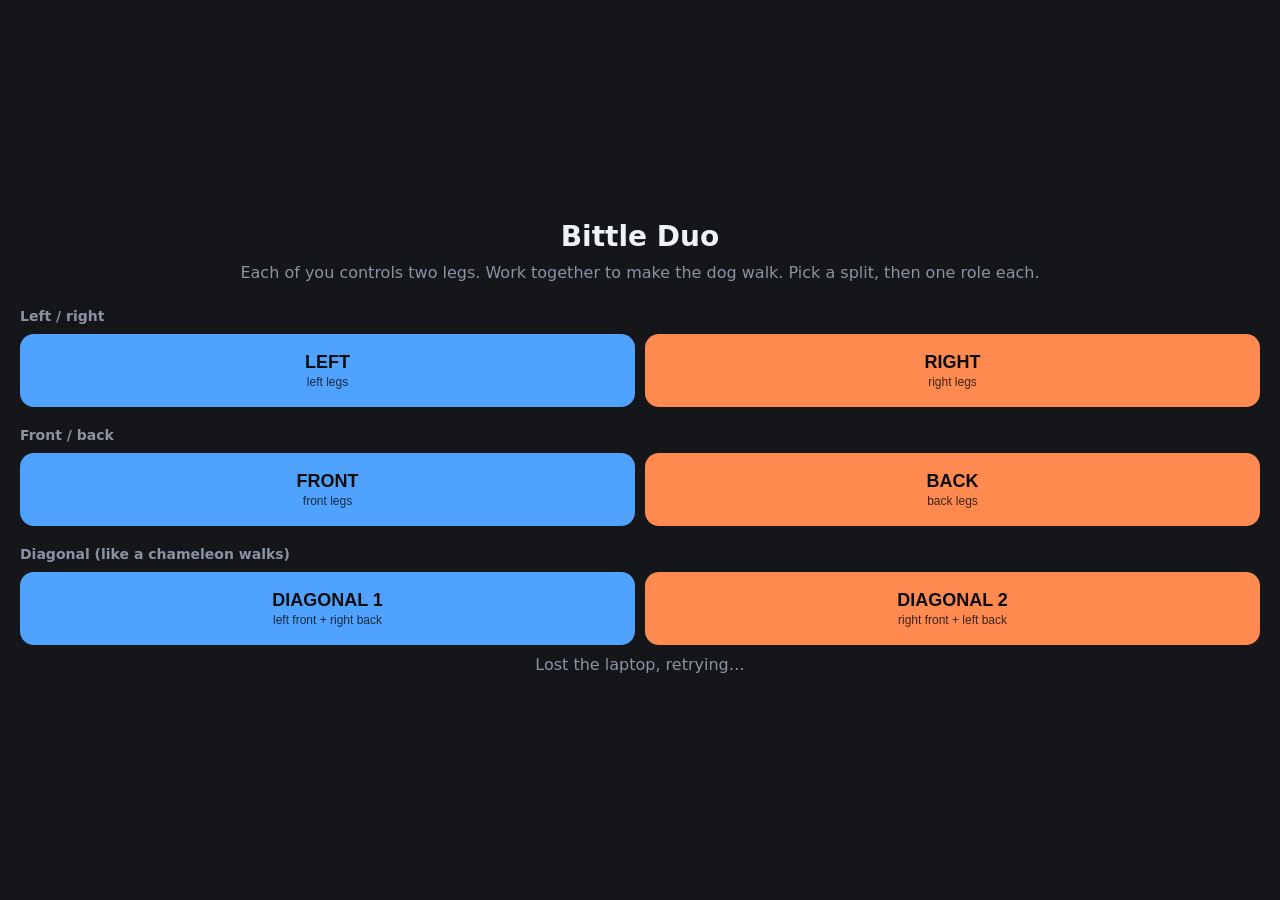
==== software/two-player-controller/static/index.html @ 03228023 "eerste test besturing van hond, server met connectie naar telefoons" ====
<!doctype html>
<html lang="en">
<head>
<meta charset="utf-8">
<meta name="viewport" content="width=device-width, initial-scale=1, maximum-scale=1, user-scalable=no">
<title>Bittle Duo</title>
<style>
  :root { --bg:#14161a; --panel:#1f232a; --text:#eef1f5; --muted:#8a93a3; --left:#4fa3ff; --right:#ff8a4f; --up:#7cf29c; }
  * { box-sizing:border-box; -webkit-user-select:none; user-select:none; }
  html, body { margin:0; height:100%; background:var(--bg); color:var(--text);
    font-family:system-ui, -apple-system, "Segoe UI", sans-serif; overscroll-behavior:none; }
  body { display:flex; flex-direction:column; }
  .hidden { display:none !important; }

  #pick { flex:1; display:flex; flex-direction:column; justify-content:center; gap:10px; padding:20px; }
  #pick h1 { margin:0; font-size:28px; text-align:center; }
  #pick p { margin:0 0 6px; color:var(--muted); text-align:center; }
  #pick h2 { margin:10px 0 0; font-size:14px; color:var(--muted); font-weight:600; }
  #pick .pair { display:flex; gap:10px; }
  #pick button { flex:1; font-size:18px; padding:18px 8px; border:0; border-radius:14px; color:#0b0d10; font-weight:700; }
  #pick button small { display:block; font-size:12px; font-weight:500; opacity:.8; margin-top:2px; }
  #pick button.a { background:var(--left); } #pick button.b { background:var(--right); }

  header { display:flex; align-items:center; gap:12px; padding:10px 14px; background:var(--panel); }
  header .who { font-weight:700; }
  header .info { color:var(--muted); font-size:13px; flex:1; }
  header button { background:#333a45; color:var(--text); border:0; border-radius:8px; padding:8px 12px; font-size:14px; }

  #dog { display:block; margin:8px auto 0; }
  .help { color:var(--muted); font-size:13px; text-align:center; margin:4px 12px 8px; }

  #pads { flex:1; display:flex; gap:10px; padding:0 10px 10px; min-height:0; }
  .pad { flex:1; position:relative; border-radius:18px; background:var(--panel);
    touch-action:none; overflow:hidden; border:2px solid transparent; }
  .pad.active { border-color:var(--side); }
  .pad .label { position:absolute; top:10px; left:0; right:0; text-align:center; font-weight:700; }
  .pad .hint { position:absolute; left:0; right:0; text-align:center; color:var(--muted); font-size:12px; }
  .pad .fwd { top:34px; } .pad .back { bottom:10px; }
  .pad .track { position:absolute; left:50%; top:56px; bottom:34px; width:4px; margin-left:-2px; background:#333a45; border-radius:2px; }
  .pad .foot { position:absolute; left:50%; width:56px; height:56px; margin:-28px 0 0 -28px;
    border-radius:50%; background:var(--side); transition:transform .05s; }
  .pad .foot.lifted { background:var(--up); box-shadow:0 0 0 8px rgba(124,242,156,.25); }
</style>
</head>
<body>

<section id="pick">
  <h1>Bittle Duo</h1>
  <p>Each of you controls two legs. Work together to make the dog walk. Pick a split, then one role each.</p>
  <h2>Left / right</h2>
  <div class="pair"><button class="a" data-role="left">LEFT<small>left legs</small></button>
    <button class="b" data-role="right">RIGHT<small>right legs</small></button></div>
  <h2>Front / back</h2>
  <div class="pair"><button class="a" data-role="front">FRONT<small>front legs</small></button>
    <button class="b" data-role="back">BACK<small>back legs</small></button></div>
  <h2>Diagonal (like a chameleon walks)</h2>
  <div class="pair"><button class="a" data-role="diag1">DIAGONAL 1<small>left front + right back</small></button>
    <button class="b" data-role="diag2">DIAGONAL 2<small>right front + left back</small></button></div>
  <p id="conn">Connecting…</p>
</section>

<section id="play" class="hidden" style="flex:1;display:flex;flex-direction:column;min-height:0">
  <header>
    <span class="who" id="who"></span>
    <span class="info" id="info"></span>
    <button id="reset">Reset legs</button>
    <button id="switch">Switch</button>
  </header>
  <svg id="dog" width="190" height="150" viewBox="0 0 150 120" aria-label="Dog seen from above"></svg>
  <div class="help">Hold a pad and slide <b>sideways</b> to lift the foot, <b>up/down</b> to swing it. Let go to put it down.</div>
  <div id="pads">
    <div class="pad" data-slot="0"><div class="label"></div><div class="hint fwd">▲ forward</div>
      <div class="track"></div><div class="foot"></div><div class="hint back">▼ back</div></div>
    <div class="pad" data-slot="1"><div class="label"></div><div class="hint fwd">▲ forward</div>
      <div class="track"></div><div class="foot"></div><div class="hint back">▼ back</div></div>
  </div>
</section>

<script>
const ROLES = {
  left:  { name:'LEFT legs',   legs:['FL','BL'], partner:'right', color:'a' },
  right: { name:'RIGHT legs',  legs:['FR','BR'], partner:'left',  color:'b' },
  front: { name:'FRONT legs',  legs:['FL','FR'], partner:'back',  color:'a' },
  back:  { name:'BACK legs',   legs:['BL','BR'], partner:'front', color:'b' },
  diag1: { name:'DIAGONAL 1',  legs:['FL','BR'], partner:'diag2', color:'a' },
  diag2: { name:'DIAGONAL 2',  legs:['FR','BL'], partner:'diag1', color:'b' },
};
const LEG_NAMES = { FL:'Left front', FR:'Right front', BL:'Left back', BR:'Right back' };
const legs = { FL:{swing:0,lift:0}, FR:{swing:0,lift:0}, BL:{swing:0,lift:0}, BR:{swing:0,lift:0} };
let role = null, ws = null, players = {};
const dragging = {}, dirty = new Set();
const mine = name => role && ROLES[role].legs.includes(name);

function connect() {
  ws = new WebSocket(`ws://${location.host}/ws`);
  ws.onopen = () => { document.getElementById('conn').textContent = 'Connected to the laptop.';
                      if (role) ws.send(JSON.stringify({type:'join', role})); };
  ws.onclose = () => { document.getElementById('conn').textContent = 'Lost the laptop, retrying…';
                       document.getElementById('info').textContent = 'Reconnecting…';
                       setTimeout(connect, 1000); };
  ws.onmessage = (e) => {
    const msg = JSON.parse(e.data);
    if (msg.type !== 'status') return;
    players = msg.players;
    for (const name in msg.legs) if (!mine(name) || !dragging[name]) legs[name] = msg.legs[name];
    render();
  };
}
connect();

function join(r) {
  role = r;
  const R = ROLES[r];
  document.documentElement.style.setProperty('--side', R.color === 'a' ? 'var(--left)' : 'var(--right)');
  document.getElementById('who').textContent = R.name;
  document.querySelectorAll('.pad').forEach(pad => pad.querySelector('.label').textContent = LEG_NAMES[R.legs[pad.dataset.slot]] + ' leg');
  document.getElementById('pick').classList.add('hidden');
  document.getElementById('play').classList.remove('hidden');
  if (ws && ws.readyState === 1) ws.send(JSON.stringify({type:'join', role}));
  render();
}
document.querySelectorAll('#pick button[data-role]').forEach(b => b.onclick = () => join(b.dataset.role));
document.getElementById('switch').onclick = () => {
  document.getElementById('play').classList.add('hidden');
  document.getElementById('pick').classList.remove('hidden');
};
document.getElementById('reset').onclick = () => { if (ws && ws.readyState === 1) ws.send(JSON.stringify({type:'reset'})); };

// --- pads: relative drag, so touching a pad never makes the leg jump ---
document.querySelectorAll('.pad').forEach(pad => {
  let start = null;
  const name = () => ROLES[role].legs[pad.dataset.slot];
  pad.addEventListener('pointerdown', e => {
    if (!role) return;
    pad.setPointerCapture(e.pointerId);
    start = { x:e.clientX, y:e.clientY, swing:legs[name()].swing, leg:name() };
    dragging[start.leg] = true; pad.classList.add('active');
  });
  pad.addEventListener('pointermove', e => {
    if (!start) return;
    const r = pad.getBoundingClientRect();
    const leg = legs[start.leg];
    leg.swing = Math.max(-1, Math.min(1, start.swing + (start.y - e.clientY) / (r.height * 0.4)));
    leg.lift = Math.min(1, Math.abs(e.clientX - start.x) / (r.width * 0.35));
    dirty.add(start.leg); render();
  });
  const end = () => {
    if (!start) return;
    dragging[start.leg] = false; legs[start.leg].lift = 0; dirty.add(start.leg);
    start = null; pad.classList.remove('active'); render();
  };
  pad.addEventListener('pointerup', end);
  pad.addEventListener('pointercancel', end);
});

// send at most ~20 times a second
setInterval(() => {
  if (!ws || ws.readyState !== 1) return;
  for (const name of dirty) ws.send(JSON.stringify({type:'leg', leg:name, ...legs[name]}));
  dirty.clear();
}, 50);

function render() {
  if (!role) return;
  const partner = ROLES[role].partner;
  document.getElementById('info').textContent =
    players[partner] ? `${ROLES[partner].name} player is here` : `Waiting for ${ROLES[partner].name}…`;
  document.querySelectorAll('.pad').forEach(pad => {
    const leg = legs[ROLES[role].legs[pad.dataset.slot]];
    const foot = pad.querySelector('.foot');
    const top = 56, h = pad.clientHeight - 56 - 34;
    foot.style.top = (top + h * (1 - (leg.swing + 1) / 2)) + 'px';
    foot.style.transform = `scale(${1 + leg.lift * 0.35})`;
    foot.classList.toggle('lifted', leg.lift > 0.3);
  });
  drawDog();
}

function drawDog() {
  // top-down dog: head at the top, your legs in your colour, your partner's in theirs
  const spots = { FL:[35,35], FR:[115,35], BL:[35,90], BR:[115,90] };
  const myColor = ROLES[role].color === 'a' ? 'var(--left)' : 'var(--right)';
  const theirColor = ROLES[role].color === 'a' ? 'var(--right)' : 'var(--left)';
  let s = '<rect x="50" y="20" width="50" height="85" rx="18" fill="#333a45"/>' +
          '<circle cx="75" cy="12" r="11" fill="#333a45"/>';
  for (const name in spots) {
    const [x, y] = spots[name]; const leg = legs[name];
    const yy = y - leg.swing * 14;
    const col = leg.lift > 0.3 ? 'var(--up)' : (mine(name) ? myColor : theirColor);
    s += `<line x1="${name[1]==='L'?50:100}" y1="${y}" x2="${x}" y2="${yy}" stroke="#555d6b" stroke-width="4"/>` +
         `<circle cx="${x}" cy="${yy}" r="${(mine(name) ? 9 : 7) + leg.lift * 4}" fill="${col}"/>`;
  }
  document.getElementById('dog').innerHTML = s;
}
window.addEventListener('resize', render);
</script>
</body>
</html>
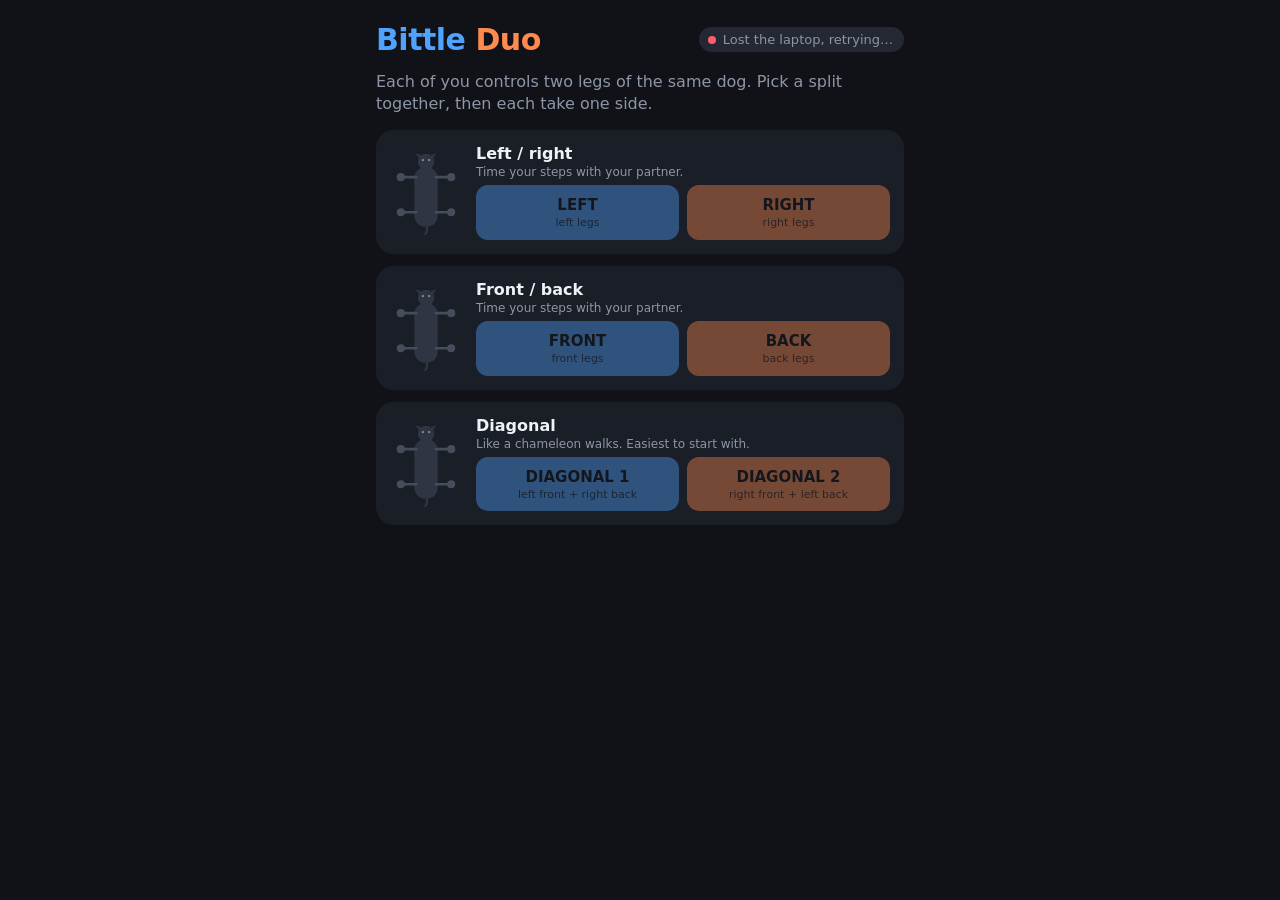
==== commit 236460f6: "Address review on PR 8: one phone page, --legs option, roles from server, test - The new phone page " ====
--- a/software/two-player-controller/static/index.html
+++ b/software/two-player-controller/static/index.html
@@ -2,139 +2,316 @@
 <html lang="en">
 <head>
 <meta charset="utf-8">
-<meta name="viewport" content="width=device-width, initial-scale=1, maximum-scale=1, user-scalable=no">
+<meta name="viewport" content="width=device-width, initial-scale=1, maximum-scale=1, user-scalable=no, viewport-fit=cover">
+<meta name="theme-color" content="#101217">
 <title>Bittle Duo</title>
 <style>
-  :root { --bg:#14161a; --panel:#1f232a; --text:#eef1f5; --muted:#8a93a3; --left:#4fa3ff; --right:#ff8a4f; --up:#7cf29c; }
-  * { box-sizing:border-box; -webkit-user-select:none; user-select:none; }
+  :root {
+    --bg:#101217; --panel:#1a1e26; --panel-2:#232833; --line:#2f3542;
+    --text:#eef1f5; --muted:#8d96a6;
+    --a:#4fa3ff; --b:#ff8a4f; --up:#7cf29c; --bad:#ff5c6c;
+    --side:var(--a); --other:var(--b);
+    --r:18px;
+  }
+  * { box-sizing:border-box; -webkit-user-select:none; user-select:none; -webkit-tap-highlight-color:transparent; }
   html, body { margin:0; height:100%; background:var(--bg); color:var(--text);
     font-family:system-ui, -apple-system, "Segoe UI", sans-serif; overscroll-behavior:none; }
-  body { display:flex; flex-direction:column; }
+  body { display:flex; flex-direction:column;
+    padding:env(safe-area-inset-top) env(safe-area-inset-right) env(safe-area-inset-bottom) env(safe-area-inset-left); }
+  button { font:inherit; color:inherit; cursor:pointer; }
   .hidden { display:none !important; }
 
-  #pick { flex:1; display:flex; flex-direction:column; justify-content:center; gap:10px; padding:20px; }
-  #pick h1 { margin:0; font-size:28px; text-align:center; }
-  #pick p { margin:0 0 6px; color:var(--muted); text-align:center; }
-  #pick h2 { margin:10px 0 0; font-size:14px; color:var(--muted); font-weight:600; }
-  #pick .pair { display:flex; gap:10px; }
-  #pick button { flex:1; font-size:18px; padding:18px 8px; border:0; border-radius:14px; color:#0b0d10; font-weight:700; }
-  #pick button small { display:block; font-size:12px; font-weight:500; opacity:.8; margin-top:2px; }
-  #pick button.a { background:var(--left); } #pick button.b { background:var(--right); }
-
-  header { display:flex; align-items:center; gap:12px; padding:10px 14px; background:var(--panel); }
-  header .who { font-weight:700; }
-  header .info { color:var(--muted); font-size:13px; flex:1; }
-  header button { background:#333a45; color:var(--text); border:0; border-radius:8px; padding:8px 12px; font-size:14px; }
-
-  #dog { display:block; margin:8px auto 0; }
-  .help { color:var(--muted); font-size:13px; text-align:center; margin:4px 12px 8px; }
-
-  #pads { flex:1; display:flex; gap:10px; padding:0 10px 10px; min-height:0; }
-  .pad { flex:1; position:relative; border-radius:18px; background:var(--panel);
-    touch-action:none; overflow:hidden; border:2px solid transparent; }
-  .pad.active { border-color:var(--side); }
-  .pad .label { position:absolute; top:10px; left:0; right:0; text-align:center; font-weight:700; }
-  .pad .hint { position:absolute; left:0; right:0; text-align:center; color:var(--muted); font-size:12px; }
-  .pad .fwd { top:34px; } .pad .back { bottom:10px; }
-  .pad .track { position:absolute; left:50%; top:56px; bottom:34px; width:4px; margin-left:-2px; background:#333a45; border-radius:2px; }
-  .pad .foot { position:absolute; left:50%; width:56px; height:56px; margin:-28px 0 0 -28px;
-    border-radius:50%; background:var(--side); transition:transform .05s; }
-  .pad .foot.lifted { background:var(--up); box-shadow:0 0 0 8px rgba(124,242,156,.25); }
+  /* ---------- connection pill ---------- */
+  .pill { display:inline-flex; align-items:center; gap:7px; padding:5px 11px 5px 9px; border-radius:99px;
+    background:var(--panel-2); color:var(--muted); font-size:13px; white-space:nowrap; }
+  .pill::before { content:""; width:8px; height:8px; border-radius:50%; background:var(--bad); }
+  .pill.ok::before { background:var(--up); }
+  .pill.wait::before { background:#f5c84c; }
+
+  /* ---------- role picker ---------- */
+  #pick { flex:1; overflow-y:auto; padding:22px 16px 28px; display:flex; flex-direction:column; gap:14px;
+    max-width:560px; width:100%; margin:0 auto; }
+  #pick .top { display:flex; align-items:center; justify-content:space-between; gap:10px; }
+  #pick h1 { margin:0; font-size:30px; letter-spacing:-.5px; }
+  #pick h1 span { color:var(--a); } #pick h1 span + span { color:var(--b); }
+  #pick .intro { margin:0; color:var(--muted); line-height:1.4; }
+  .split { background:var(--panel); border-radius:var(--r); padding:14px; display:grid;
+    grid-template-columns:72px 1fr; gap:6px 14px; align-items:center; }
+  .split svg { grid-row:span 2; width:72px; height:90px; }
+  .split h2 { margin:0; font-size:16px; }
+  .split h2 small { display:block; color:var(--muted); font-weight:400; font-size:12px; margin-top:2px; }
+  .split .pair { display:flex; gap:8px; }
+  .role { flex:1; position:relative; border:0; border-radius:12px; padding:12px 6px 10px; font-weight:800;
+    font-size:15px; color:#0b0d10; line-height:1.15; }
+  .role small { display:block; font-size:11px; font-weight:500; opacity:.75; margin-top:3px; }
+  .role.a { background:var(--a); } .role.b { background:var(--b); }
+  .role:active { transform:scale(.97); }
+  .role:disabled { opacity:.4; }
+  .role .taken { position:absolute; top:-7px; right:-5px; background:var(--text); color:#0b0d10; font-size:10px;
+    font-weight:700; padding:2px 6px; border-radius:99px; }
+
+  /* ---------- play screen ---------- */
+  #play { flex:1; min-height:0; display:grid; gap:10px; padding:10px;
+    grid-template-areas:"bar bar" "dog dog" "p0 p1"; grid-template-columns:1fr 1fr; grid-template-rows:auto auto 1fr; }
+  .bar { grid-area:bar; display:flex; align-items:center; gap:8px; }
+  .me { display:flex; align-items:center; gap:8px; font-weight:800; font-size:15px; white-space:nowrap; flex:none; }
+  .me::before { content:""; width:12px; height:12px; border-radius:4px; background:var(--side); flex:none; }
+  .bar .pill { margin-left:auto; overflow:hidden; text-overflow:ellipsis; min-width:0; }
+  .icon { flex:none; width:40px; height:40px; border:0; border-radius:12px; background:var(--panel-2);
+    display:grid; place-items:center; }
+  .icon svg { width:20px; height:20px; stroke:var(--text); fill:none; stroke-width:2; stroke-linecap:round; stroke-linejoin:round; }
+  .icon:active { background:var(--line); }
+
+  .dogwrap { grid-area:dog; display:flex; align-items:center; justify-content:center; gap:14px;
+    background:var(--panel); border-radius:var(--r); padding:6px 12px; }
+  #dog { width:120px; height:140px; flex:none; }
+  .legend { display:flex; flex-direction:column; gap:6px; font-size:12px; color:var(--muted); }
+  .legend i { display:inline-block; width:10px; height:10px; border-radius:50%; margin-right:6px; vertical-align:-1px; }
+
+  .pad { position:relative; border-radius:var(--r); background:var(--panel); touch-action:none; overflow:hidden;
+    outline:2px solid transparent; outline-offset:-2px; transition:outline-color .15s, background .15s; min-height:0; }
+  .pad[data-slot="0"] { grid-area:p0; } .pad[data-slot="1"] { grid-area:p1; }
+  .pad.active { outline-color:var(--side); background:var(--panel-2); }
+  .pad.lifted { outline-color:var(--up); }
+  .pad .name { position:absolute; top:10px; left:0; right:0; text-align:center; font-weight:800; font-size:14px; }
+  .pad .state { position:absolute; top:29px; left:0; right:0; text-align:center; font-size:11px; letter-spacing:.08em;
+    text-transform:uppercase; color:var(--muted); }
+  .pad.lifted .state { color:var(--up); }
+  .pad .edge { position:absolute; left:0; right:0; text-align:center; color:var(--muted); font-size:11px; }
+  .pad .fwd { top:48px; } .pad .back { bottom:8px; }
+  .pad .track { position:absolute; left:50%; top:68px; bottom:30px; width:6px; margin-left:-3px;
+    border-radius:3px; background:var(--line); }
+  .pad .track::after { content:""; position:absolute; left:-8px; right:-8px; top:50%; height:2px; margin-top:-1px;
+    background:var(--line); border-radius:1px; }
+  .pad .fill { position:absolute; left:50%; width:6px; margin-left:-3px; border-radius:3px; background:var(--side); opacity:.55; }
+  .pad .side { position:absolute; top:50%; font-size:18px; color:var(--line); margin-top:-12px; transition:color .15s; }
+  .pad .side.l { left:10px; } .pad .side.r { right:10px; }
+  .pad.active .side { color:var(--muted); }
+  .pad.lifted .side { color:var(--up); }
+  .pad .foot { position:absolute; left:50%; width:58px; height:58px; margin:-29px 0 0 -29px; border-radius:50%;
+    background:var(--side); box-shadow:0 4px 14px rgba(0,0,0,.35); display:grid; place-items:center;
+    transition:background .1s, box-shadow .1s; will-change:transform, top; }
+  .pad .foot::after { content:""; width:18px; height:18px; border-radius:50%; background:rgba(0,0,0,.18); }
+  .pad .foot.lifted { background:var(--up); box-shadow:0 0 0 10px rgba(124,242,156,.22), 0 10px 22px rgba(0,0,0,.45); }
+  .pad .coach { position:absolute; left:8px; right:8px; bottom:34px; text-align:center; font-size:12px;
+    color:var(--muted); line-height:1.4; pointer-events:none; transition:opacity .3s; }
+  .pad.used .coach { opacity:0; }
+
+  /* landscape phone: pads left and right, dog in the middle, one thumb per pad */
+  @media (orientation:landscape) and (max-height:540px) {
+    #play { grid-template-areas:"bar bar bar" "p0 dog p1"; grid-template-columns:1fr auto 1fr; grid-template-rows:auto 1fr; }
+    .dogwrap { flex-direction:column; padding:10px; }
+    #dog { width:110px; height:130px; }
+  }
+
+  /* toast */
+  #toast { position:fixed; left:50%; bottom:calc(18px + env(safe-area-inset-bottom)); transform:translate(-50%, 20px);
+    background:var(--text); color:#0b0d10; padding:9px 14px; border-radius:12px; font-size:14px; font-weight:600;
+    opacity:0; transition:opacity .2s, transform .2s; pointer-events:none; }
+  #toast.show { opacity:1; transform:translate(-50%, 0); }
 </style>
 </head>
 <body>
 
+<!-- ======================= pick a role ======================= -->
 <section id="pick">
-  <h1>Bittle Duo</h1>
-  <p>Each of you controls two legs. Work together to make the dog walk. Pick a split, then one role each.</p>
-  <h2>Left / right</h2>
-  <div class="pair"><button class="a" data-role="left">LEFT<small>left legs</small></button>
-    <button class="b" data-role="right">RIGHT<small>right legs</small></button></div>
-  <h2>Front / back</h2>
-  <div class="pair"><button class="a" data-role="front">FRONT<small>front legs</small></button>
-    <button class="b" data-role="back">BACK<small>back legs</small></button></div>
-  <h2>Diagonal (like a chameleon walks)</h2>
-  <div class="pair"><button class="a" data-role="diag1">DIAGONAL 1<small>left front + right back</small></button>
-    <button class="b" data-role="diag2">DIAGONAL 2<small>right front + left back</small></button></div>
-  <p id="conn">Connecting…</p>
+  <div class="top">
+    <h1><span>Bittle</span> <span>Duo</span></h1>
+    <span class="pill" id="conn">Connecting…</span>
+  </div>
+  <p class="intro">Each of you controls two legs of the same dog. Pick a split together, then each take one side.</p>
+  <div id="splits"></div>
 </section>
 
-<section id="play" class="hidden" style="flex:1;display:flex;flex-direction:column;min-height:0">
-  <header>
-    <span class="who" id="who"></span>
-    <span class="info" id="info"></span>
-    <button id="reset">Reset legs</button>
-    <button id="switch">Switch</button>
-  </header>
-  <svg id="dog" width="190" height="150" viewBox="0 0 150 120" aria-label="Dog seen from above"></svg>
-  <div class="help">Hold a pad and slide <b>sideways</b> to lift the foot, <b>up/down</b> to swing it. Let go to put it down.</div>
-  <div id="pads">
-    <div class="pad" data-slot="0"><div class="label"></div><div class="hint fwd">▲ forward</div>
-      <div class="track"></div><div class="foot"></div><div class="hint back">▼ back</div></div>
-    <div class="pad" data-slot="1"><div class="label"></div><div class="hint fwd">▲ forward</div>
-      <div class="track"></div><div class="foot"></div><div class="hint back">▼ back</div></div>
+<!-- ======================= play ======================= -->
+<section id="play" class="hidden">
+  <div class="bar">
+    <span class="me" id="who"></span>
+    <span class="pill" id="info"></span>
+    <button class="icon" id="reset" aria-label="Reset legs" title="Reset legs">
+      <svg viewBox="0 0 24 24"><path d="M3 12a9 9 0 1 0 3-6.7"/><path d="M3 4v5h5"/></svg></button>
+    <button class="icon" id="switch" aria-label="Switch role" title="Switch role">
+      <svg viewBox="0 0 24 24"><path d="M7 7h13l-4-4"/><path d="M17 17H4l4 4"/></svg></button>
+  </div>
+
+  <div class="dogwrap">
+    <svg id="dog" viewBox="0 0 160 190" aria-label="Dog seen from above, head at the top"></svg>
+    <div class="legend">
+      <span><i style="background:var(--side)"></i>your legs</span>
+      <span><i style="background:var(--other)"></i>partner</span>
+      <span><i style="background:var(--up)"></i>foot lifted</span>
+    </div>
+  </div>
+
+  <div class="pad" data-slot="0">
+    <div class="name"></div><div class="state">foot down</div>
+    <div class="edge fwd">▲ forward</div>
+    <div class="track"></div><div class="fill"></div>
+    <div class="side l">‹</div><div class="side r">›</div>
+    <div class="coach">Hold and slide<br><b>sideways</b> to lift,<br><b>up/down</b> to swing.<br>Let go to put it down.</div>
+    <div class="foot"></div>
+    <div class="edge back">▼ back</div>
+  </div>
+  <div class="pad" data-slot="1">
+    <div class="name"></div><div class="state">foot down</div>
+    <div class="edge fwd">▲ forward</div>
+    <div class="track"></div><div class="fill"></div>
+    <div class="side l">‹</div><div class="side r">›</div>
+    <div class="coach">Hold and slide<br><b>sideways</b> to lift,<br><b>up/down</b> to swing.<br>Let go to put it down.</div>
+    <div class="foot"></div>
+    <div class="edge back">▼ back</div>
   </div>
 </section>
 
+<div id="toast"></div>
+
 <script>
+// Labels and colours live here. Which legs each role controls comes from the
+// server (ROLES in server.py), in every status message: see ws.onmessage.
 const ROLES = {
-  left:  { name:'LEFT legs',   legs:['FL','BL'], partner:'right', color:'a' },
-  right: { name:'RIGHT legs',  legs:['FR','BR'], partner:'left',  color:'b' },
-  front: { name:'FRONT legs',  legs:['FL','FR'], partner:'back',  color:'a' },
-  back:  { name:'BACK legs',   legs:['BL','BR'], partner:'front', color:'b' },
-  diag1: { name:'DIAGONAL 1',  legs:['FL','BR'], partner:'diag2', color:'a' },
-  diag2: { name:'DIAGONAL 2',  legs:['FR','BL'], partner:'diag1', color:'b' },
+  left:  { name:'LEFT',       legs:[], partner:'right', color:'a', sub:'left legs' },
+  right: { name:'RIGHT',      legs:[], partner:'left',  color:'b', sub:'right legs' },
+  front: { name:'FRONT',      legs:[], partner:'back',  color:'a', sub:'front legs' },
+  back:  { name:'BACK',       legs:[], partner:'front', color:'b', sub:'back legs' },
+  diag1: { name:'DIAGONAL 1', legs:[], partner:'diag2', color:'a', sub:'left front + right back', short:'DIAG 1' },
+  diag2: { name:'DIAGONAL 2', legs:[], partner:'diag1', color:'b', sub:'right front + left back', short:'DIAG 2' },
 };
+let rolesKnown = false;
+const SPLITS = [
+  { title:'Left / right',  note:'Time your steps with your partner.', roles:['left','right'] },
+  { title:'Front / back',  note:'Time your steps with your partner.', roles:['front','back'] },
+  { title:'Diagonal',      note:'Like a chameleon walks. Easiest to start with.', roles:['diag1','diag2'] },
+];
 const LEG_NAMES = { FL:'Left front', FR:'Right front', BL:'Left back', BR:'Right back' };
+const LIFTED = 0.3;   // same threshold the old page used for "foot is up"
+
+const $ = id => document.getElementById(id);
 const legs = { FL:{swing:0,lift:0}, FR:{swing:0,lift:0}, BL:{swing:0,lift:0}, BR:{swing:0,lift:0} };
-let role = null, ws = null, players = {};
+let role = null, ws = null, players = {}, connected = false;
 const dragging = {}, dirty = new Set();
 const mine = name => role && ROLES[role].legs.includes(name);
-
+const cssColor = c => c === 'a' ? 'var(--a)' : 'var(--b)';
+
+// ---------------------------------------------------------------- dog drawing
+// Top-down dog, head at the top. colorOf(name) gives each leg's colour.
+const HIP  = { FL:[58,62], FR:[102,62], BL:[58,140], BR:[102,140] };
+const FOOT = { FL:[24,62], FR:[136,62], BL:[24,140], BR:[136,140] };
+function dogSVG(state, colorOf, big) {
+  let s = '<path d="M80 168 q6 14 -2 20" stroke="#2f3542" stroke-width="5" fill="none" stroke-linecap="round"/>' +
+          '<rect x="54" y="40" width="52" height="132" rx="24" fill="#2f3542"/>' +
+          '<path d="M64 20 l-8 -12 l14 6 z M96 20 l8 -12 l-14 6 z" fill="#2f3542"/>' +
+          '<circle cx="80" cy="28" r="18" fill="#2f3542"/>' +
+          '<circle cx="73" cy="24" r="2.4" fill="#8d96a6"/><circle cx="87" cy="24" r="2.4" fill="#8d96a6"/>';
+  for (const name in HIP) {
+    const [hx, hy] = HIP[name], [fx, fy0] = FOOT[name], leg = state[name];
+    const fy = fy0 - leg.swing * 20;
+    const up = leg.lift > LIFTED;
+    const r = (big && mine(name) ? 11 : 9) + leg.lift * 4;
+    const col = up ? 'var(--up)' : colorOf(name);
+    if (up) s += `<circle cx="${fx}" cy="${fy}" r="${r + 6}" fill="var(--up)" opacity=".22"/>`;
+    s += `<line x1="${hx}" y1="${hy}" x2="${fx}" y2="${fy}" stroke="#454d5c" stroke-width="6" stroke-linecap="round"/>` +
+         `<circle cx="${fx}" cy="${fy}" r="${r}" fill="${col}"` +
+         (big && !mine(name) && !up ? ' opacity=".7"' : '') + '/>';
+  }
+  return s;
+}
+
+// ---------------------------------------------------------------- role picker
+function buildPicker() {
+  const flat = { FL:{swing:0,lift:0}, FR:{swing:0,lift:0}, BL:{swing:0,lift:0}, BR:{swing:0,lift:0} };
+  $('splits').innerHTML = SPLITS.map(sp => {
+    const [ra, rb] = sp.roles;
+    // until the server has said which legs each role has, draw grey legs and keep the buttons off
+    const svg = dogSVG(flat, n => !rolesKnown ? '#454d5c' : ROLES[ra].legs.includes(n) ? 'var(--a)' : 'var(--b)', false);
+    const btn = r => `<button class="role ${ROLES[r].color}" data-role="${r}"${rolesKnown ? '' : ' disabled'}>${ROLES[r].name}` +
+                     `<small>${ROLES[r].sub}</small><span class="taken hidden"></span></button>`;
+    return `<div class="split"><svg viewBox="0 0 160 190" aria-hidden="true">${svg}</svg>` +
+           `<h2>${sp.title}<small>${sp.note}</small></h2><div class="pair">${btn(ra)}${btn(rb)}</div></div>`;
+  }).join('');
+  $('splits').style.cssText = 'display:flex;flex-direction:column;gap:12px';
+  document.querySelectorAll('.role').forEach(b => b.onclick = () => join(b.dataset.role));
+}
+function renderPicker() {
+  document.querySelectorAll('.role').forEach(b => {
+    const n = (players[b.dataset.role] || 0) - (b.dataset.role === role ? 1 : 0);
+    const tag = b.querySelector('.taken');
+    tag.classList.toggle('hidden', n <= 0);
+    tag.textContent = n === 1 ? '1 playing' : `${n} playing`;
+  });
+}
+
+// ---------------------------------------------------------------- connection
+function setConn(text, cls) {
+  for (const el of [$('conn'), $('info')]) { el.className = 'pill ' + cls; }
+  $('conn').textContent = text;
+}
 function connect() {
   ws = new WebSocket(`ws://${location.host}/ws`);
-  ws.onopen = () => { document.getElementById('conn').textContent = 'Connected to the laptop.';
-                      if (role) ws.send(JSON.stringify({type:'join', role})); };
-  ws.onclose = () => { document.getElementById('conn').textContent = 'Lost the laptop, retrying…';
-                       document.getElementById('info').textContent = 'Reconnecting…';
-                       setTimeout(connect, 1000); };
-  ws.onmessage = (e) => {
+  ws.onopen = () => {
+    connected = true; setConn('Connected', 'ok');
+    if (role) ws.send(JSON.stringify({type:'join', role}));
+    render();
+  };
+  ws.onclose = () => {
+    connected = false; setConn('Lost the laptop, retrying…', '');
+    $('info').textContent = 'Reconnecting…';
+    setTimeout(connect, 1000);
+  };
+  ws.onmessage = e => {
     const msg = JSON.parse(e.data);
     if (msg.type !== 'status') return;
+    let rolesChanged = !rolesKnown;
+    for (const r in msg.roles) {
+      if (!ROLES[r]) continue;
+      if (ROLES[r].legs.join() !== msg.roles[r].join()) rolesChanged = true;
+      ROLES[r].legs = msg.roles[r];
+    }
+    if (rolesChanged) { rolesKnown = true; buildPicker(); if (role) labelPads(); }
     players = msg.players;
     for (const name in msg.legs) if (!mine(name) || !dragging[name]) legs[name] = msg.legs[name];
     render();
   };
 }
-connect();
-
+
+// ---------------------------------------------------------------- joining
 function join(r) {
   role = r;
   const R = ROLES[r];
-  document.documentElement.style.setProperty('--side', R.color === 'a' ? 'var(--left)' : 'var(--right)');
-  document.getElementById('who').textContent = R.name;
-  document.querySelectorAll('.pad').forEach(pad => pad.querySelector('.label').textContent = LEG_NAMES[R.legs[pad.dataset.slot]] + ' leg');
-  document.getElementById('pick').classList.add('hidden');
-  document.getElementById('play').classList.remove('hidden');
+  document.documentElement.style.setProperty('--side', cssColor(R.color));
+  document.documentElement.style.setProperty('--other', cssColor(R.color === 'a' ? 'b' : 'a'));
+  $('who').textContent = R.short || R.name;
+  labelPads();
+  $('pick').classList.add('hidden');
+  $('play').classList.remove('hidden');
   if (ws && ws.readyState === 1) ws.send(JSON.stringify({type:'join', role}));
+  inRole = true; keepAwake();
   render();
 }
-document.querySelectorAll('#pick button[data-role]').forEach(b => b.onclick = () => join(b.dataset.role));
-document.getElementById('switch').onclick = () => {
-  document.getElementById('play').classList.add('hidden');
-  document.getElementById('pick').classList.remove('hidden');
+function labelPads() {
+  document.querySelectorAll('.pad').forEach(pad =>
+    pad.querySelector('.name').textContent = LEG_NAMES[ROLES[role].legs[pad.dataset.slot]] || '');
+}
+$('switch').onclick = () => {
+  inRole = false; releaseAwake();
+  $('play').classList.add('hidden');
+  $('pick').classList.remove('hidden');
+  renderPicker();
 };
-document.getElementById('reset').onclick = () => { if (ws && ws.readyState === 1) ws.send(JSON.stringify({type:'reset'})); };
-
-// --- pads: relative drag, so touching a pad never makes the leg jump ---
+$('reset').onclick = () => {
+  if (ws && ws.readyState === 1) { ws.send(JSON.stringify({type:'reset'})); toast('All four feet back to the middle'); buzz(20); }
+};
+
+// ---------------------------------------------------------------- pads
+// Relative drag, so touching a pad never makes the leg jump.
 document.querySelectorAll('.pad').forEach(pad => {
   let start = null;
   const name = () => ROLES[role].legs[pad.dataset.slot];
   pad.addEventListener('pointerdown', e => {
     if (!role) return;
     pad.setPointerCapture(e.pointerId);
-    start = { x:e.clientX, y:e.clientY, swing:legs[name()].swing, leg:name() };
-    dragging[start.leg] = true; pad.classList.add('active');
+    start = { x:e.clientX, y:e.clientY, swing:legs[name()].swing, leg:name(), up:false };
+    dragging[start.leg] = true;
+    pad.classList.add('active', 'used');
   });
   pad.addEventListener('pointermove', e => {
     if (!start) return;
@@ -142,10 +319,13 @@
     const leg = legs[start.leg];
     leg.swing = Math.max(-1, Math.min(1, start.swing + (start.y - e.clientY) / (r.height * 0.4)));
     leg.lift = Math.min(1, Math.abs(e.clientX - start.x) / (r.width * 0.35));
+    const up = leg.lift > LIFTED;
+    if (up !== start.up) { start.up = up; buzz(up ? 12 : 8); }
     dirty.add(start.leg); render();
   });
   const end = () => {
     if (!start) return;
+    if (start.up) buzz(8);
     dragging[start.leg] = false; legs[start.leg].lift = 0; dirty.add(start.leg);
     start = null; pad.classList.remove('active'); render();
   };
@@ -160,39 +340,64 @@
   dirty.clear();
 }, 50);
 
+// ---------------------------------------------------------------- render
 function render() {
+  renderPicker();
   if (!role) return;
   const partner = ROLES[role].partner;
-  document.getElementById('info').textContent =
-    players[partner] ? `${ROLES[partner].name} player is here` : `Waiting for ${ROLES[partner].name}…`;
+  if (connected) {
+    const here = players[partner] > 0;
+    $('info').className = 'pill ' + (here ? 'ok' : 'wait');
+    $('info').textContent = here ? 'Partner is here' : 'Waiting for partner';
+    $('info').title = here ? `${ROLES[partner].name} player is here` : `Waiting for the ${ROLES[partner].name} player`;
+  }
   document.querySelectorAll('.pad').forEach(pad => {
     const leg = legs[ROLES[role].legs[pad.dataset.slot]];
-    const foot = pad.querySelector('.foot');
-    const top = 56, h = pad.clientHeight - 56 - 34;
-    foot.style.top = (top + h * (1 - (leg.swing + 1) / 2)) + 'px';
-    foot.style.transform = `scale(${1 + leg.lift * 0.35})`;
-    foot.classList.toggle('lifted', leg.lift > 0.3);
+    const foot = pad.querySelector('.foot'), fill = pad.querySelector('.fill');
+    const top = 68, h = pad.clientHeight - 68 - 30;
+    const mid = top + h / 2, y = top + h * (1 - (leg.swing + 1) / 2);
+    foot.style.top = y + 'px';
+    foot.style.transform = `scale(${1 + leg.lift * 0.3})`;
+    fill.style.top = Math.min(mid, y) + 'px';
+    fill.style.height = Math.abs(mid - y) + 'px';
+    const up = leg.lift > LIFTED;
+    foot.classList.toggle('lifted', up);
+    pad.classList.toggle('lifted', up);
+    pad.querySelector('.state').textContent = up ? 'foot lifted' : 'foot down';
   });
-  drawDog();
-}
-
-function drawDog() {
-  // top-down dog: head at the top, your legs in your colour, your partner's in theirs
-  const spots = { FL:[35,35], FR:[115,35], BL:[35,90], BR:[115,90] };
-  const myColor = ROLES[role].color === 'a' ? 'var(--left)' : 'var(--right)';
-  const theirColor = ROLES[role].color === 'a' ? 'var(--right)' : 'var(--left)';
-  let s = '<rect x="50" y="20" width="50" height="85" rx="18" fill="#333a45"/>' +
-          '<circle cx="75" cy="12" r="11" fill="#333a45"/>';
-  for (const name in spots) {
-    const [x, y] = spots[name]; const leg = legs[name];
-    const yy = y - leg.swing * 14;
-    const col = leg.lift > 0.3 ? 'var(--up)' : (mine(name) ? myColor : theirColor);
-    s += `<line x1="${name[1]==='L'?50:100}" y1="${y}" x2="${x}" y2="${yy}" stroke="#555d6b" stroke-width="4"/>` +
-         `<circle cx="${x}" cy="${yy}" r="${(mine(name) ? 9 : 7) + leg.lift * 4}" fill="${col}"/>`;
+  $('dog').innerHTML = dogSVG(legs, n => mine(n) ? 'var(--side)' : 'var(--other)', true);
+}
+
+// ---------------------------------------------------------------- little helpers
+function buzz(ms) { try { navigator.vibrate && navigator.vibrate(ms); } catch (e) {} }
+let toastTimer;
+function toast(text) {
+  $('toast').textContent = text; $('toast').classList.add('show');
+  clearTimeout(toastTimer); toastTimer = setTimeout(() => $('toast').classList.remove('show'), 1600);
+}
+// Keep the phone screen on while playing. Browsers only allow this on https:// or
+// localhost; the phones open http://<laptop IP>, so there we show a tip once instead.
+let wakeLock = null, inRole = false, wakeTipShown = false;
+async function keepAwake() {
+  if (!window.isSecureContext || !('wakeLock' in navigator)) {
+    if (!wakeTipShown) { wakeTipShown = true; toast('Tip: set your screen timeout longer'); }
+    return;
   }
-  document.getElementById('dog').innerHTML = s;
-}
+  try {
+    if (!wakeLock) {
+      wakeLock = await navigator.wakeLock.request('screen');
+      wakeLock.addEventListener('release', () => { wakeLock = null; });
+    }
+  } catch (e) {}
+}
+function releaseAwake() {
+  if (wakeLock) { wakeLock.release().catch(() => {}); wakeLock = null; }
+}
+document.addEventListener('visibilitychange', () => { if (!document.hidden && inRole) keepAwake(); });
 window.addEventListener('resize', render);
+
+buildPicker();
+connect();
 </script>
 </body>
 </html>
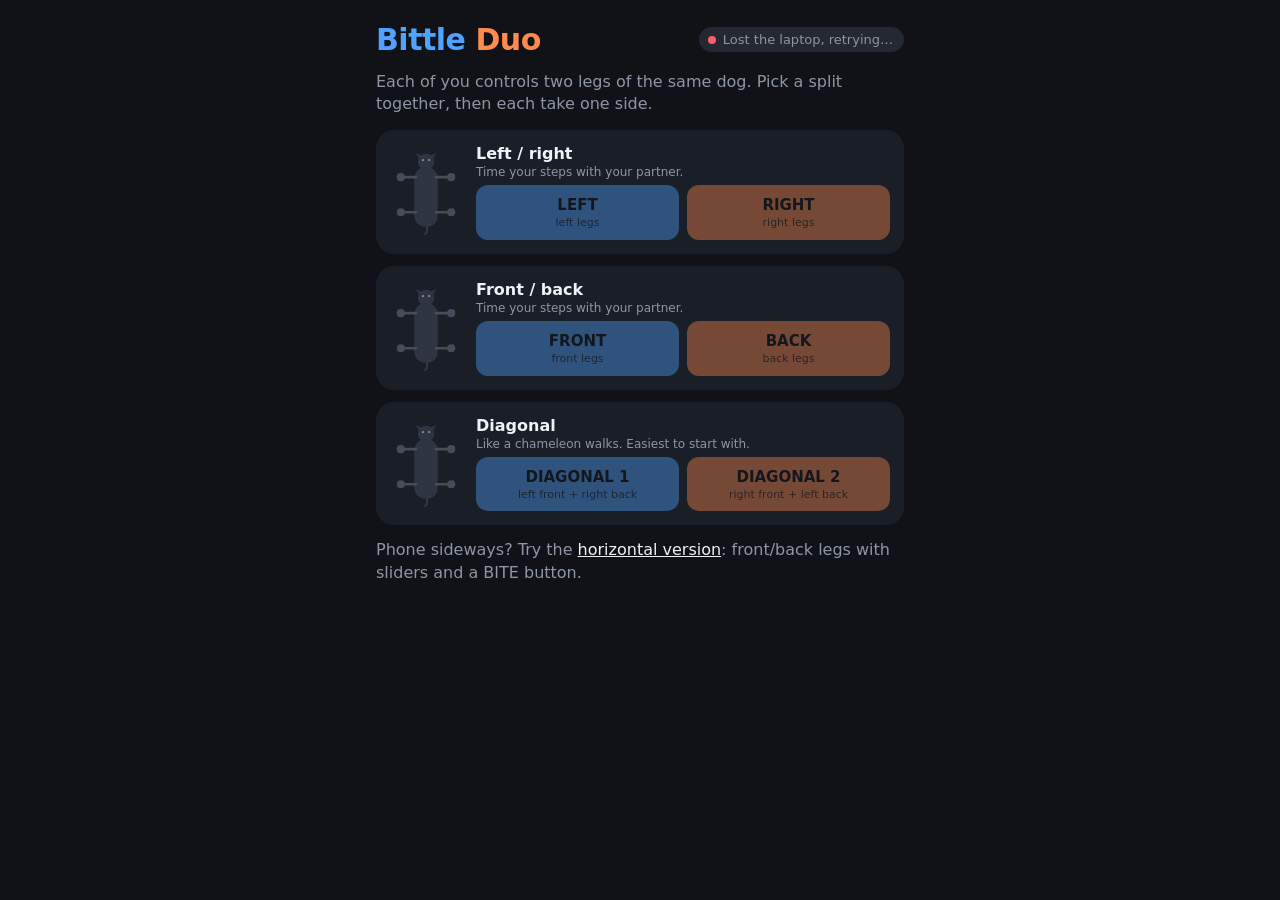
==== commit 50527ce0: "Add horizontal phone page with sliders and a two-player BITE head sweep A landscape page at /horizon" ====
--- a/software/two-player-controller/static/index.html
+++ b/software/two-player-controller/static/index.html
@@ -121,6 +121,7 @@
   </div>
   <p class="intro">Each of you controls two legs of the same dog. Pick a split together, then each take one side.</p>
   <div id="splits"></div>
+  <p class="intro">Phone sideways? Try the <a href="/horizontal" style="color:var(--text)">horizontal version</a>: front/back legs with sliders and a BITE button.</p>
 </section>
 
 <!-- ======================= play ======================= -->
